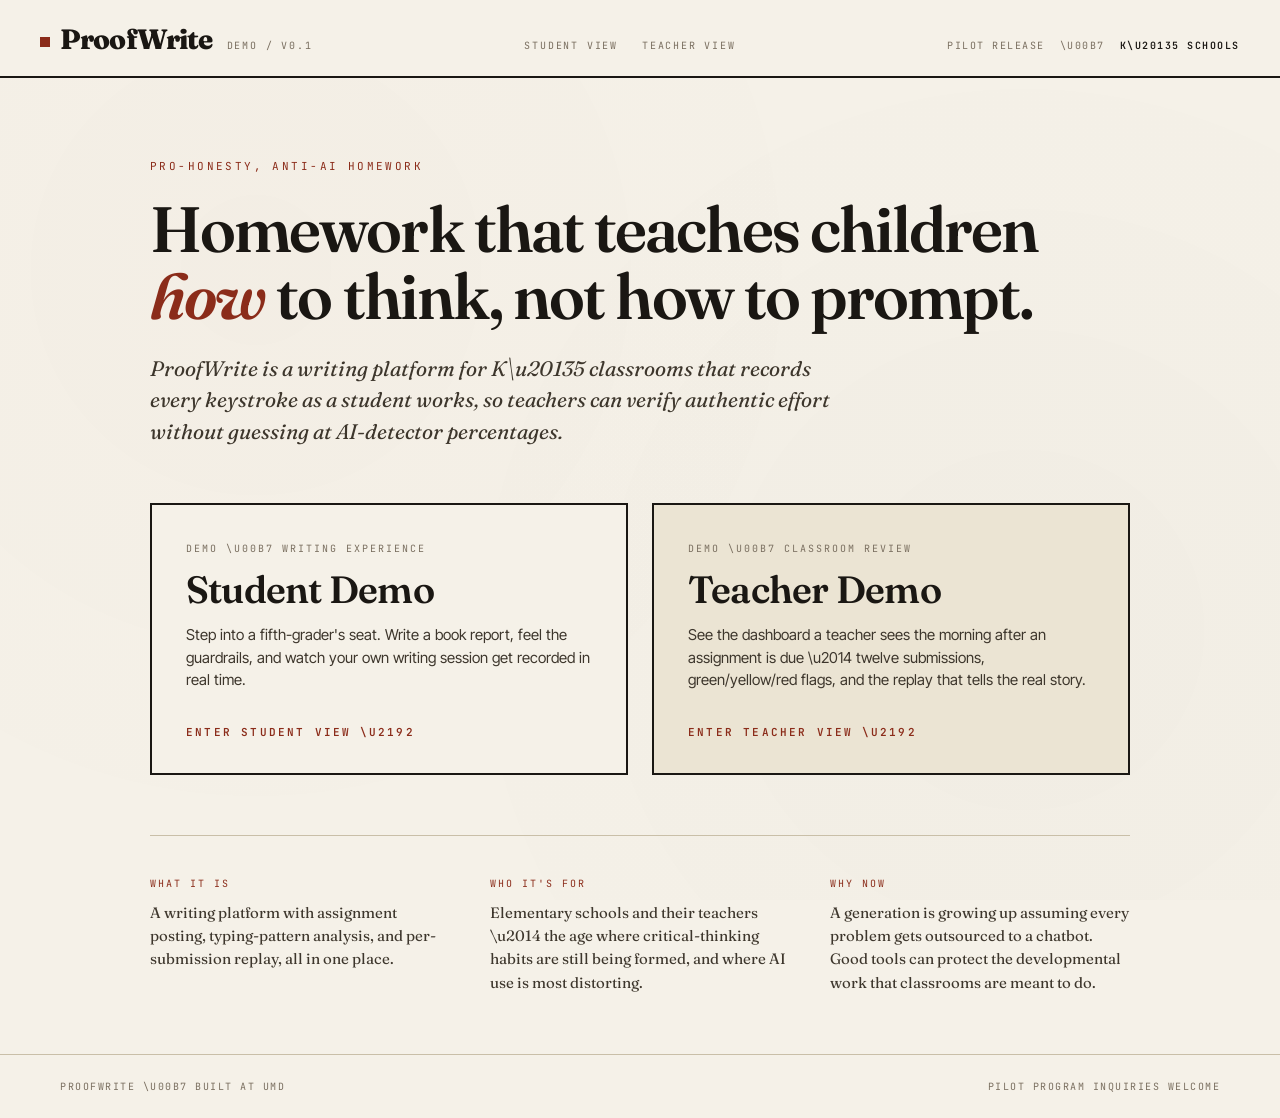
==== proofwrite0.2/index.html @ 4bca06f6 "Added index page" ====
<!DOCTYPE html>
<html lang="en">
<head>
<meta charset="UTF-8" />
<meta name="viewport" content="width=device-width, initial-scale=1.0" />
<title>ProofWrite \u2014 Pro Honesty, Anti-AI Homework</title>
<link rel="preconnect" href="https://fonts.googleapis.com">
<link rel="preconnect" href="https://fonts.gstatic.com" crossorigin>
<link href="https://fonts.googleapis.com/css2?family=Fraunces:ital,opsz,wght@0,9..144,400;0,9..144,600;0,9..144,800;1,9..144,400&family=JetBrains+Mono:wght@400;600&family=Inter+Tight:wght@400;500;600&display=swap" rel="stylesheet">
<link rel="stylesheet" href="css/shared.css">
<style>
  /* ===== Home page layout ===== */
  /* Page-specific styles live in <style> here rather than a
     separate home.css because this page is small enough that
     the added complexity of a new file isn't worth it. If this
     grows, the classic move is to extract it into css/home.css. */

  .home {
    position: relative;
    z-index: 1;
    min-height: calc(100vh - 73px);
    display: flex;
    flex-direction: column;
  }

  .hero {
    max-width: 1100px;
    margin: 0 auto;
    padding: 80px 60px 40px;
    width: 100%;
    flex: 1;
    display: flex;
    flex-direction: column;
    justify-content: center;
  }

  .eyebrow {
    font-family: 'JetBrains Mono', monospace;
    font-size: 11px;
    text-transform: uppercase;
    letter-spacing: 0.22em;
    color: var(--accent);
    margin-bottom: 20px;
  }

  .hero-title {
    font-family: 'Fraunces', serif;
    font-weight: 600;
    font-size: 64px;
    line-height: 1.05;
    letter-spacing: -0.03em;
    margin-bottom: 24px;
    max-width: 900px;
  }
  .hero-title em {
    font-style: italic;
    color: var(--accent);
  }

  .hero-lede {
    font-family: 'Fraunces', serif;
    font-size: 21px;
    line-height: 1.5;
    color: var(--ink-soft);
    max-width: 680px;
    margin-bottom: 56px;
    font-style: italic;
  }

  /* ===== Big demo buttons ===== */
  /* Two large cards side-by-side on desktop, stacked on mobile.
     CSS Grid with a two-column template is the classic way to
     build equal-width side-by-side cards that stack responsively. */

  .demo-choices {
    display: grid;
    grid-template-columns: 1fr 1fr;
    gap: 24px;
    margin-bottom: 60px;
  }

  .demo-card {
    display: block;
    text-decoration: none;
    color: var(--ink);
    padding: 36px 34px 30px;
    border: 2px solid var(--ink);
    background: var(--paper);
    position: relative;
    overflow: hidden;
    transition: transform 180ms ease, box-shadow 180ms ease, background 180ms ease;
  }
  .demo-card:hover {
    transform: translate(-3px, -3px);
    box-shadow: 6px 6px 0 var(--ink);
    background: var(--paper);
  }
  .demo-card:active {
    transform: translate(0, 0);
    box-shadow: 0 0 0 var(--ink);
  }

  .demo-card-tag {
    font-family: 'JetBrains Mono', monospace;
    font-size: 10px;
    text-transform: uppercase;
    letter-spacing: 0.2em;
    color: var(--ink-muted);
    margin-bottom: 14px;
  }

  .demo-card-title {
    font-family: 'Fraunces', serif;
    font-weight: 600;
    font-size: 38px;
    line-height: 1.05;
    letter-spacing: -0.02em;
    margin-bottom: 14px;
  }

  .demo-card-desc {
    font-size: 15px;
    line-height: 1.5;
    color: var(--ink-soft);
    margin-bottom: 28px;
    min-height: 68px;
  }

  .demo-card-cta {
    font-family: 'JetBrains Mono', monospace;
    font-size: 11px;
    font-weight: 600;
    text-transform: uppercase;
    letter-spacing: 0.2em;
    color: var(--accent);
    display: inline-flex;
    align-items: center;
    gap: 8px;
  }
  .demo-card-cta .arrow {
    transition: transform 180ms ease;
  }
  .demo-card:hover .demo-card-cta .arrow {
    transform: translateX(6px);
  }

  /* Subtle accent on the student card vs teacher card so they
     feel distinct without competing */
  .demo-card.student {
    background: var(--paper);
  }
  .demo-card.teacher {
    background: var(--paper-deep);
  }

  /* ===== Context strip below the buttons ===== */
  /* Three-column "what/who/why" grid. This is a very common
     pattern on product home pages — a short three-up block
     below the hero. Kept deliberately plain so it does not
     compete with the two primary buttons above. */

  .context-strip {
    border-top: 1px solid var(--rule);
    padding: 40px 0 20px;
    display: grid;
    grid-template-columns: repeat(3, 1fr);
    gap: 40px;
  }

  .context-item-label {
    font-family: 'JetBrains Mono', monospace;
    font-size: 10px;
    text-transform: uppercase;
    letter-spacing: 0.2em;
    color: var(--accent);
    margin-bottom: 10px;
  }
  .context-item-body {
    font-family: 'Fraunces', serif;
    font-size: 15px;
    line-height: 1.55;
    color: var(--ink-soft);
  }

  /* ===== Footer ===== */

  .home-footer {
    padding: 24px 60px;
    border-top: 1px solid var(--rule);
    font-family: 'JetBrains Mono', monospace;
    font-size: 10px;
    text-transform: uppercase;
    letter-spacing: 0.15em;
    color: var(--ink-muted);
    display: flex;
    justify-content: space-between;
    align-items: center;
  }

  /* ===== Responsive ===== */
  @media (max-width: 800px) {
    .hero { padding: 48px 28px 28px; }
    .hero-title { font-size: 42px; }
    .hero-lede { font-size: 17px; margin-bottom: 36px; }
    .demo-choices { grid-template-columns: 1fr; gap: 16px; }
    .demo-card { padding: 28px 24px 24px; }
    .demo-card-title { font-size: 30px; }
    .demo-card-desc { min-height: 0; }
    .context-strip { grid-template-columns: 1fr; gap: 24px; padding: 32px 0 16px; }
    .home-footer { padding: 20px 28px; flex-direction: column; gap: 8px; align-items: flex-start; }
  }
</style>
</head>
<body>

<header class="masthead">
  <a href="index.html" class="brand">
    <span class="mark"></span>
    ProofWrite
    <span class="sub">Demo / v0.1</span>
  </a>
  <nav class="masthead-nav">
    <a href="student.html">Student View</a>
    <a href="teacher.html">Teacher View</a>
  </nav>
  <div class="masthead-meta">
    Pilot Release &nbsp;\u00b7&nbsp; <strong>K\u20135 Schools</strong>
  </div>
</header>

<main class="home">

  <section class="hero">
    <div class="eyebrow">Pro-Honesty, Anti-AI Homework</div>
    <h1 class="hero-title">
      Homework that teaches children <em>how</em> to think, not how to prompt.
    </h1>
    <p class="hero-lede">
      ProofWrite is a writing platform for K\u20135 classrooms that records every keystroke as a student works, so teachers can verify authentic effort without guessing at AI-detector percentages.
    </p>

    <div class="demo-choices">

      <a class="demo-card student" href="student.html">
        <div class="demo-card-tag">Demo \u00b7 Writing Experience</div>
        <div class="demo-card-title">Student Demo</div>
        <div class="demo-card-desc">
          Step into a fifth-grader's seat. Write a book report, feel the guardrails, and watch your own writing session get recorded in real time.
        </div>
        <div class="demo-card-cta">
          Enter Student View <span class="arrow">\u2192</span>
        </div>
      </a>

      <a class="demo-card teacher" href="teacher.html">
        <div class="demo-card-tag">Demo \u00b7 Classroom Review</div>
        <div class="demo-card-title">Teacher Demo</div>
        <div class="demo-card-desc">
          See the dashboard a teacher sees the morning after an assignment is due \u2014 twelve submissions, green/yellow/red flags, and the replay that tells the real story.
        </div>
        <div class="demo-card-cta">
          Enter Teacher View <span class="arrow">\u2192</span>
        </div>
      </a>

    </div>

    <div class="context-strip">
      <div>
        <div class="context-item-label">What it is</div>
        <div class="context-item-body">
          A writing platform with assignment posting, typing-pattern analysis, and per-submission replay, all in one place.
        </div>
      </div>
      <div>
        <div class="context-item-label">Who it's for</div>
        <div class="context-item-body">
          Elementary schools and their teachers \u2014 the age where critical-thinking habits are still being formed, and where AI use is most distorting.
        </div>
      </div>
      <div>
        <div class="context-item-label">Why now</div>
        <div class="context-item-body">
          A generation is growing up assuming every problem gets outsourced to a chatbot. Good tools can protect the developmental work that classrooms are meant to do.
        </div>
      </div>
    </div>
  </section>

  <footer class="home-footer">
    <span>ProofWrite \u00b7 Built at UMD</span>
    <span>Pilot program inquiries welcome</span>
  </footer>
</main>

</body>
</html>
---- proofwrite0.2/css/shared.css ----
/* =========================================================
   ProofWrite — shared stylesheet
   Loaded on every page. Defines design tokens, base
   typography, and the masthead/layout primitives.
   ========================================================= */

:root {
  --paper: #f5f1e8;
  --paper-deep: #ebe4d3;
  --paper-deeper: #ded2b8;
  --ink: #1a1713;
  --ink-soft: #3d362c;
  --ink-muted: #7a6f60;
  --rule: #c9bfa8;
  --accent: #8b2c1a;        /* deep brick red — editorial */
  --accent-soft: #b85c42;
  --green: #3f6b3a;
  --green-soft: #d4e0cf;
  --yellow: #b8831a;
  --yellow-soft: #f0e3bf;
  --red: #a53020;
  --red-soft: #e8c9c2;
  --highlight: #fff4b8;
}

* { box-sizing: border-box; margin: 0; padding: 0; }

html, body {
  background: var(--paper);
  color: var(--ink);
  font-family: 'Inter Tight', sans-serif;
  font-size: 15px;
  line-height: 1.5;
  min-height: 100vh;
}

/* Subtle paper-grain atmosphere */
body::before {
  content: "";
  position: fixed;
  inset: 0;
  pointer-events: none;
  background-image:
    radial-gradient(circle at 20% 30%, rgba(139,44,26,0.015) 0%, transparent 50%),
    radial-gradient(circle at 80% 70%, rgba(26,23,19,0.02) 0%, transparent 50%);
  z-index: 0;
}

/* ===== MASTHEAD (shared across all pages) ===== */

.masthead {
  border-bottom: 2px solid var(--ink);
  padding: 18px 40px 16px;
  display: flex;
  align-items: baseline;
  justify-content: space-between;
  background: var(--paper);
  position: relative;
  z-index: 2;
}

.brand {
  font-family: 'Fraunces', serif;
  font-weight: 800;
  font-size: 28px;
  letter-spacing: -0.03em;
  display: flex;
  align-items: baseline;
  gap: 10px;
  color: var(--ink);
  text-decoration: none;
}
.brand .mark {
  display: inline-block;
  width: 10px;
  height: 10px;
  background: var(--accent);
  transform: translateY(-2px);
}
.brand .sub {
  font-family: 'JetBrains Mono', monospace;
  font-size: 10px;
  font-weight: 400;
  text-transform: uppercase;
  letter-spacing: 0.18em;
  color: var(--ink-muted);
  margin-left: 4px;
}

.masthead-nav {
  display: flex;
  gap: 24px;
  align-items: baseline;
}
.masthead-nav a {
  font-family: 'JetBrains Mono', monospace;
  font-size: 10px;
  text-transform: uppercase;
  letter-spacing: 0.18em;
  color: var(--ink-muted);
  text-decoration: none;
  padding-bottom: 3px;
  border-bottom: 1px solid transparent;
  transition: all 120ms ease;
}
.masthead-nav a:hover { color: var(--ink); border-bottom-color: var(--ink); }
.masthead-nav a.active { color: var(--accent); border-bottom-color: var(--accent); }

.masthead-meta {
  font-family: 'JetBrains Mono', monospace;
  font-size: 10px;
  text-transform: uppercase;
  letter-spacing: 0.15em;
  color: var(--ink-muted);
  text-align: right;
}
.masthead-meta strong { color: var(--ink); font-weight: 600; }

/* ===== SHARED PILL / FLAG STYLES ===== */

.pill {
  display: inline-flex;
  align-items: center;
  gap: 6px;
  padding: 4px 10px;
  font-family: 'JetBrains Mono', monospace;
  font-size: 10px;
  text-transform: uppercase;
  letter-spacing: 0.15em;
  font-weight: 600;
  border: 1px solid;
}
.pill::before {
  content: "";
  display: inline-block;
  width: 8px;
  height: 8px;
  border-radius: 50%;
  background: currentColor;
}
.pill.green { color: var(--green); background: var(--green-soft); border-color: var(--green); }
.pill.yellow { color: var(--yellow); background: var(--yellow-soft); border-color: var(--yellow); }
.pill.red { color: var(--red); background: var(--red-soft); border-color: var(--red); }

/* ===== SHARED BUTTONS ===== */

.btn {
  background: var(--ink);
  color: var(--paper);
  border: none;
  padding: 12px 28px;
  font-family: 'JetBrains Mono', monospace;
  font-size: 11px;
  font-weight: 600;
  text-transform: uppercase;
  letter-spacing: 0.2em;
  cursor: pointer;
  transition: background 120ms ease;
  text-decoration: none;
  display: inline-block;
}
.btn:hover { background: var(--accent); }

.btn-ghost {
  background: transparent;
  color: var(--ink);
  border: 1px solid var(--ink);
}
.btn-ghost:hover { background: var(--ink); color: var(--paper); }

/* ===== SHARED SECTION TITLES ===== */

.side-section-title {
  font-family: 'JetBrains Mono', monospace;
  font-size: 10px;
  text-transform: uppercase;
  letter-spacing: 0.2em;
  color: var(--ink-muted);
  margin-bottom: 12px;
  padding-bottom: 6px;
  border-bottom: 1px solid var(--rule);
}

/* ===== SPEED SLIDER ===== */
/* Styling range inputs requires vendor-prefixed pseudo-elements
   (::-webkit-slider-thumb for Chrome/Safari, ::-moz-range-thumb
   for Firefox). There's no unified CSS API for this — it's the
   classic cross-browser pain point for range inputs. */

.speed-slider-group {
  display: flex;
  align-items: center;
  gap: 10px;
  min-width: 180px;
}

.speed-slider-label {
  font-family: 'JetBrains Mono', monospace;
  font-size: 10px;
  text-transform: uppercase;
  letter-spacing: 0.15em;
  color: var(--ink-muted);
}

.speed-slider {
  -webkit-appearance: none;
  appearance: none;
  width: 100px;
  height: 3px;
  background: var(--rule);
  outline: none;
  cursor: pointer;
  padding: 0;
  margin: 0;
}
.speed-slider::-webkit-slider-thumb {
  -webkit-appearance: none;
  appearance: none;
  width: 14px;
  height: 14px;
  background: var(--ink);
  border: 2px solid var(--paper);
  box-shadow: 0 0 0 1px var(--ink);
  cursor: pointer;
  transition: background 120ms ease;
}
.speed-slider::-webkit-slider-thumb:hover { background: var(--accent); }
.speed-slider::-moz-range-thumb {
  width: 14px;
  height: 14px;
  background: var(--ink);
  border: 2px solid var(--paper);
  box-shadow: 0 0 0 1px var(--ink);
  cursor: pointer;
  transition: background 120ms ease;
}
.speed-slider::-moz-range-thumb:hover { background: var(--accent); }

.speed-readout {
  font-family: 'JetBrains Mono', monospace;
  font-size: 11px;
  font-weight: 600;
  color: var(--ink);
  min-width: 38px;
  text-align: right;
}
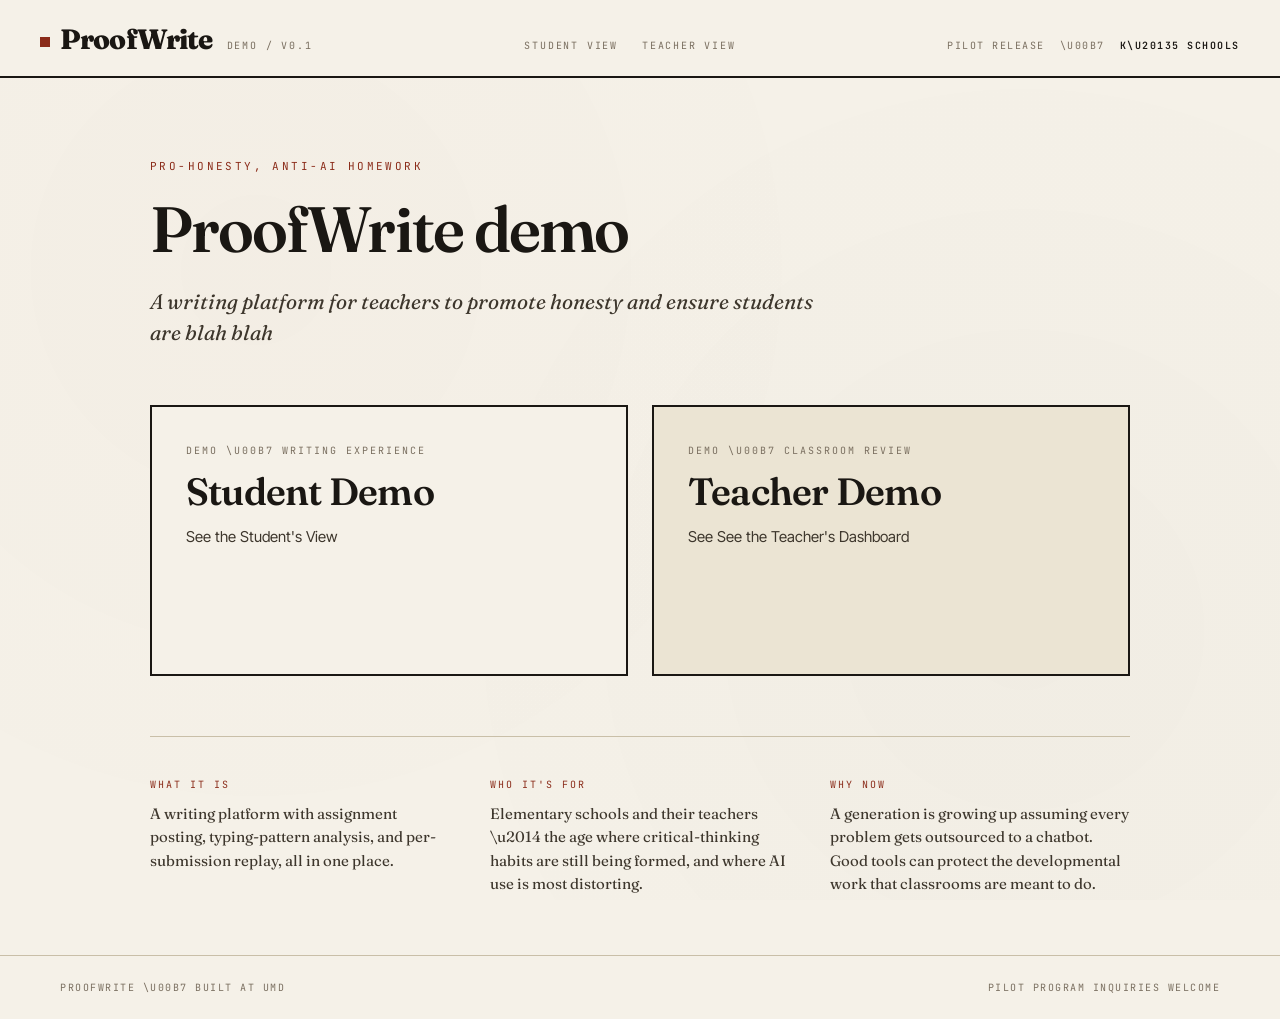
==== commit 20347fe2: "Update index.html Adjusted home page" ====
--- a/proofwrite0.2/index.html
+++ b/proofwrite0.2/index.html
@@ -233,10 +233,11 @@
   <section class="hero">
     <div class="eyebrow">Pro-Honesty, Anti-AI Homework</div>
     <h1 class="hero-title">
-      Homework that teaches children <em>how</em> to think, not how to prompt.
+      ProofWrite demo
     </h1>
     <p class="hero-lede">
-      ProofWrite is a writing platform for K\u20135 classrooms that records every keystroke as a student works, so teachers can verify authentic effort without guessing at AI-detector percentages.
+     A writing platform for teachers to promote honesty and ensure students are blah blah 
+
     </p>
 
     <div class="demo-choices">
@@ -245,21 +246,19 @@
         <div class="demo-card-tag">Demo \u00b7 Writing Experience</div>
         <div class="demo-card-title">Student Demo</div>
         <div class="demo-card-desc">
-          Step into a fifth-grader's seat. Write a book report, feel the guardrails, and watch your own writing session get recorded in real time.
+          See the Student's View 
         </div>
         <div class="demo-card-cta">
-          Enter Student View <span class="arrow">\u2192</span>
         </div>
       </a>
 
       <a class="demo-card teacher" href="teacher.html">
         <div class="demo-card-tag">Demo \u00b7 Classroom Review</div>
         <div class="demo-card-title">Teacher Demo</div>
-        <div class="demo-card-desc">
-          See the dashboard a teacher sees the morning after an assignment is due \u2014 twelve submissions, green/yellow/red flags, and the replay that tells the real story.
+        <div class="demo-card-desc">See 
+          See the Teacher's Dashboard
         </div>
         <div class="demo-card-cta">
-          Enter Teacher View <span class="arrow">\u2192</span>
         </div>
       </a>
 
